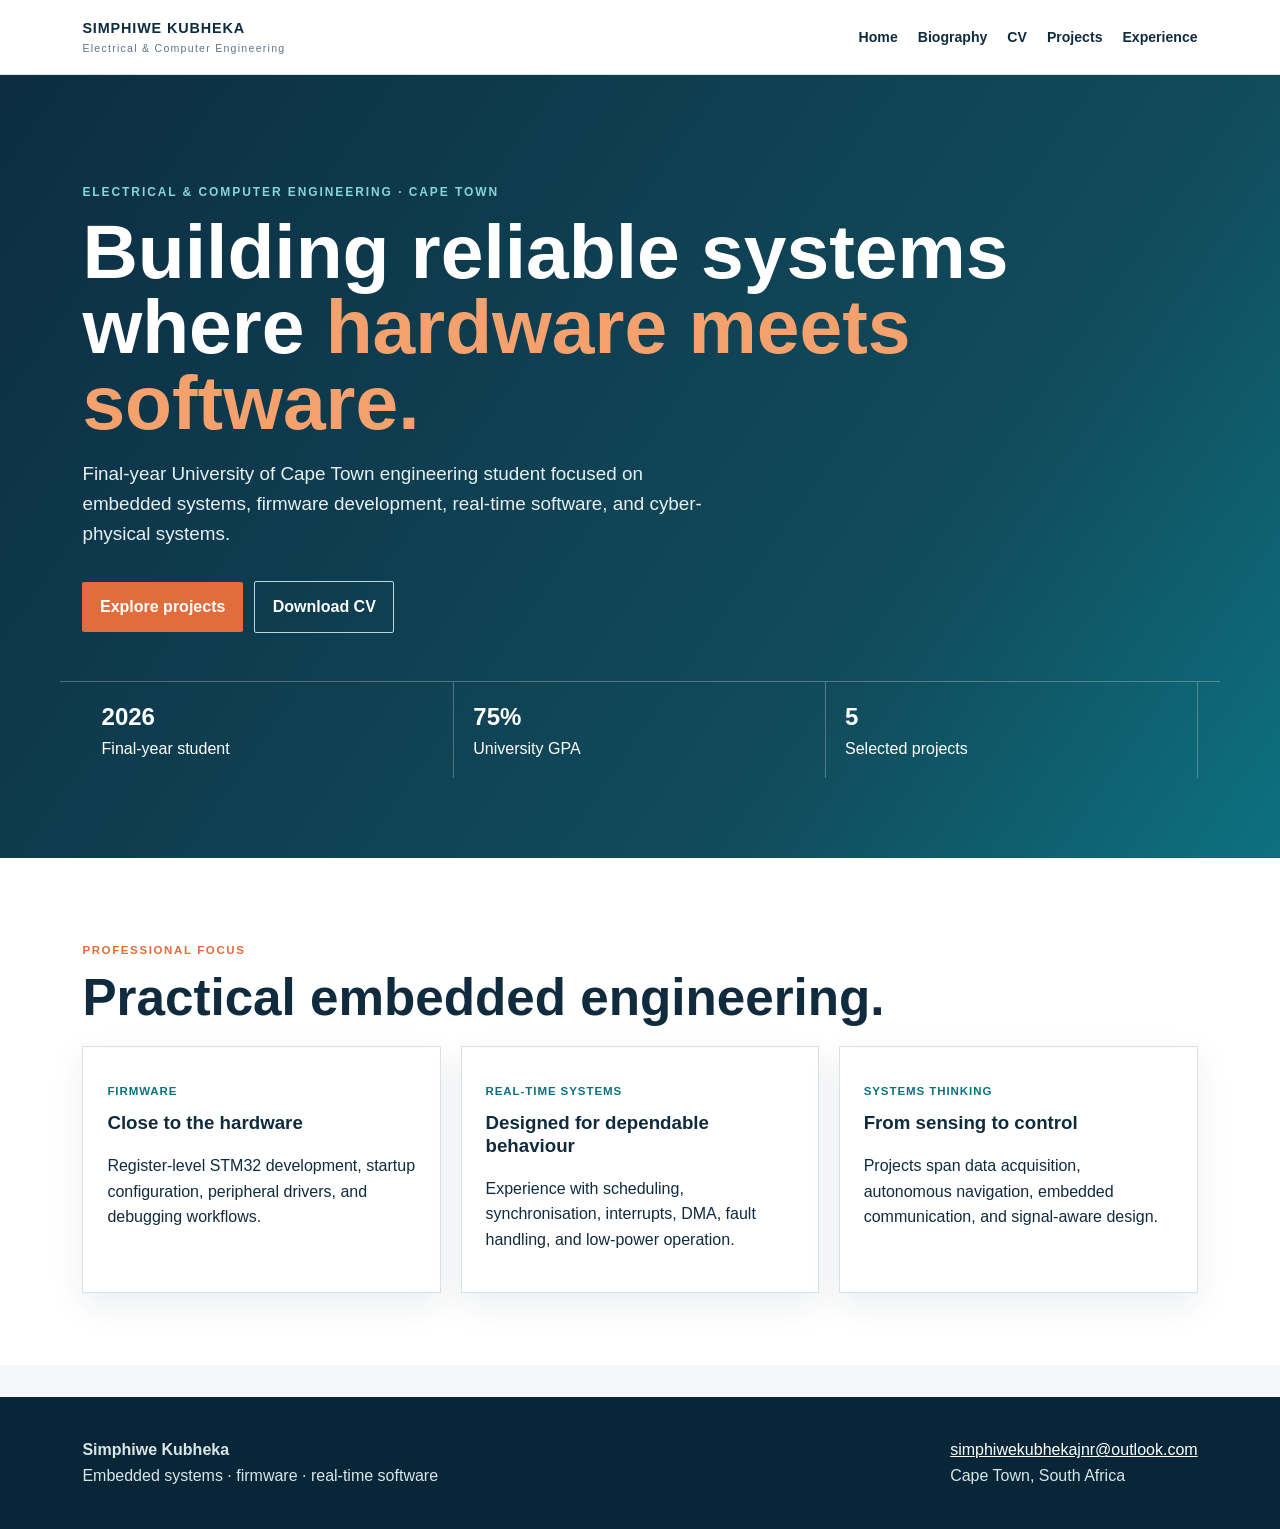
==== index.html @ d57cd546 "Add files via upload" ====
<!doctype html><html lang="en"><head><meta charset="utf-8"><meta name="viewport" content="width=device-width,initial-scale=1"><meta name="description" content="Portfolio of Simphiwe Kubheka, Electrical and Computer Engineering student."><title>Simphiwe Kubheka | Embedded Systems</title><link rel="stylesheet" href="assets/css/styles.css"></head><body><script src="assets/js/header.js"></script><main id="main"><section class="hero"><div class="shell"><p class="eyebrow">Electrical & Computer Engineering · Cape Town</p><h1>Building reliable systems where <em>hardware meets software.</em></h1><p class="lede">Final-year University of Cape Town engineering student focused on embedded systems, firmware development, real-time software, and cyber-physical systems.</p><a class="button" href="projects.html">Explore projects</a><a class="button alt" href="assets/documents/Simphiwe-Kubheka-CV.pdf" download>Download CV</a></div><div class="shell stats"><div><strong>2026</strong>Final-year student</div><div><strong>75%</strong>University GPA</div><div><strong>5</strong>Selected projects</div></div></section><section class="section white"><div class="shell"><p class="kicker">Professional focus</p><h2>Practical embedded engineering.</h2><div class="grid"><article class="card"><p class="tag">Firmware</p><h3>Close to the hardware</h3><p>Register-level STM32 development, startup configuration, peripheral drivers, and debugging workflows.</p></article><article class="card"><p class="tag">Real-time systems</p><h3>Designed for dependable behaviour</h3><p>Experience with scheduling, synchronisation, interrupts, DMA, fault handling, and low-power operation.</p></article><article class="card"><p class="tag">Systems thinking</p><h3>From sensing to control</h3><p>Projects span data acquisition, autonomous navigation, embedded communication, and signal-aware design.</p></article></div></div></section></main><script src="assets/js/footer.js"></script><script src="assets/js/main.js"></script></body></html>
---- assets/css/styles.css ----
:root{--ink:#102b3e;--muted:#607486;--paper:#f5f7f8;--line:#d9e1e6;--accent:#e06d3b;--teal:#0d7180;--white:#fff;--shadow:0 12px 32px #102b3e14}*{box-sizing:border-box}html{scroll-behavior:smooth}body{margin:0;font-family:Inter,Arial,sans-serif;color:var(--ink);background:var(--paper);line-height:1.6}a{color:inherit}a:focus-visible,button:focus-visible{outline:3px solid var(--accent);outline-offset:3px}.skip{position:absolute;left:-999px}.skip:focus{left:1rem;top:1rem;z-index:10;background:#fff;padding:.6rem}.shell{max-width:1160px;margin:auto;padding:0 1.4rem}.nav{background:#fff;border-bottom:1px solid var(--line);position:sticky;top:0;z-index:5}.nav .shell{display:flex;align-items:center;justify-content:space-between;min-height:74px}.brand{text-decoration:none;font-weight:800;letter-spacing:.06em;font-size:.9rem}.brand span{display:block;font-weight:500;color:var(--muted);letter-spacing:.12em;font-size:.66rem}.navlinks{display:flex;gap:1.25rem;align-items:center}.navlinks a{text-decoration:none;font-size:.88rem;font-weight:700}.navlinks a[aria-current=page],.navlinks a:hover{color:var(--accent)}.menu{display:none;border:0;background:none;font-size:1.4rem}.hero{padding:6rem 0 5rem;background:linear-gradient(125deg,#0c2d43 0%,#114c5c 70%,#0d7180 100%);color:#fff}.eyebrow{color:#85d6d7;text-transform:uppercase;letter-spacing:.16em;font-size:.75rem;font-weight:800}.hero-grid{display:grid;grid-template-columns:1.4fr .6fr;gap:3rem;align-items:center}.hero h1{font-size:clamp(2.8rem,6vw,5.6rem);line-height:.98;margin:.55rem 0}.hero h1 em{font-style:normal;color:#f5a16d}.lede{font-size:1.18rem;max-width:640px;color:#e6f0f2}.portrait{aspect-ratio:1/1;background:repeating-linear-gradient(-45deg,#ffffff10 0 12px,#ffffff08 12px 24px);border:1px dashed #b5d7d8;border-radius:4px;padding:1.5rem;display:flex;align-items:end;font-weight:700;color:#c5e6e7}.button{display:inline-block;text-decoration:none;padding:.75rem 1.1rem;background:var(--accent);color:#fff;font-weight:800;border-radius:2px;margin:.8rem .7rem 0 0}.button.alt{background:transparent;border:1px solid #b8d7d9}.section{padding:4.5rem 0}.section.white{background:#fff}.kicker{color:var(--accent);font-weight:800;text-transform:uppercase;letter-spacing:.14em;font-size:.72rem}.section h2{font-size:clamp(2rem,4vw,3.2rem);line-height:1.05;margin:.3rem 0 1.3rem}.grid{display:grid;grid-template-columns:repeat(3,1fr);gap:1.2rem}.card{background:#fff;border:1px solid var(--line);padding:1.5rem;box-shadow:var(--shadow)}.card h3{margin-top:0;line-height:1.2}.tag{font-size:.72rem;letter-spacing:.08em;color:var(--teal);font-weight:800;text-transform:uppercase}.stats{display:grid;grid-template-columns:repeat(3,1fr);border-top:1px solid #ffffff44;margin-top:3rem}.stats div{padding:1rem 1.2rem;border-right:1px solid #ffffff44}.stats strong{font-size:1.5rem;display:block}.page-head{padding:4.4rem 0 3.2rem;background:#e9eff1}.page-head h1{font-size:clamp(2.5rem,5vw,4.4rem);margin:.35rem 0}.two-col{display:grid;grid-template-columns:1fr 1fr;gap:3rem}.prose{max-width:760px;font-size:1.05rem}.callout{background:var(--ink);color:#fff;padding:1.8rem}.project{display:grid;grid-template-columns:210px 1fr;gap:1.7rem;padding:1.8rem 0;border-top:1px solid var(--line)}.placeholder{background:linear-gradient(135deg,#dce9eb,#b7d2d5);min-height:160px;display:flex;align-items:center;justify-content:center;text-align:center;padding:1rem;color:#315866;font-size:.8rem;font-weight:700;border:1px dashed #527985}.project h2{font-size:1.45rem;margin:.25rem 0}.project ul{padding-left:1.1rem}.meta{font-size:.78rem;color:var(--teal);font-weight:800;letter-spacing:.08em;text-transform:uppercase}.timeline{border-left:2px solid var(--accent);padding-left:1.5rem}.timeline article{margin:0 0 2rem}.timeline h2{font-size:1.25rem;margin:0}.skill-group{border-top:1px solid var(--line);padding:1.1rem 0}.skill-group b{display:inline-block;width:190px;text-transform:uppercase;letter-spacing:.08em;font-size:.74rem;color:var(--muted)}.pill{display:inline-block;background:#e3eff0;color:#18535c;padding:.2rem .5rem;border-radius:999px;margin:.15rem;font-size:.86rem}.footer{background:#092638;color:#d8e6e8;padding:2.5rem 0;margin-top:2rem}.footer .shell{display:flex;justify-content:space-between;gap:2rem}.footer a{color:#fff}.note{font-size:.88rem;color:var(--muted)}@media(max-width:720px){.menu{display:block}.navlinks{display:none;position:absolute;top:74px;left:0;right:0;background:#fff;padding:1rem 1.4rem;flex-direction:column;align-items:flex-start;border-bottom:1px solid var(--line)}.navlinks.open{display:flex}.hero{padding:4rem 0}.hero-grid,.two-col{grid-template-columns:1fr}.portrait{max-width:300px}.grid{grid-template-columns:1fr}.project{grid-template-columns:1fr}.stats{grid-template-columns:1fr}.stats div{border-bottom:1px solid #ffffff44}.footer .shell{display:block}.skill-group b{display:block;margin-bottom:.5rem}}
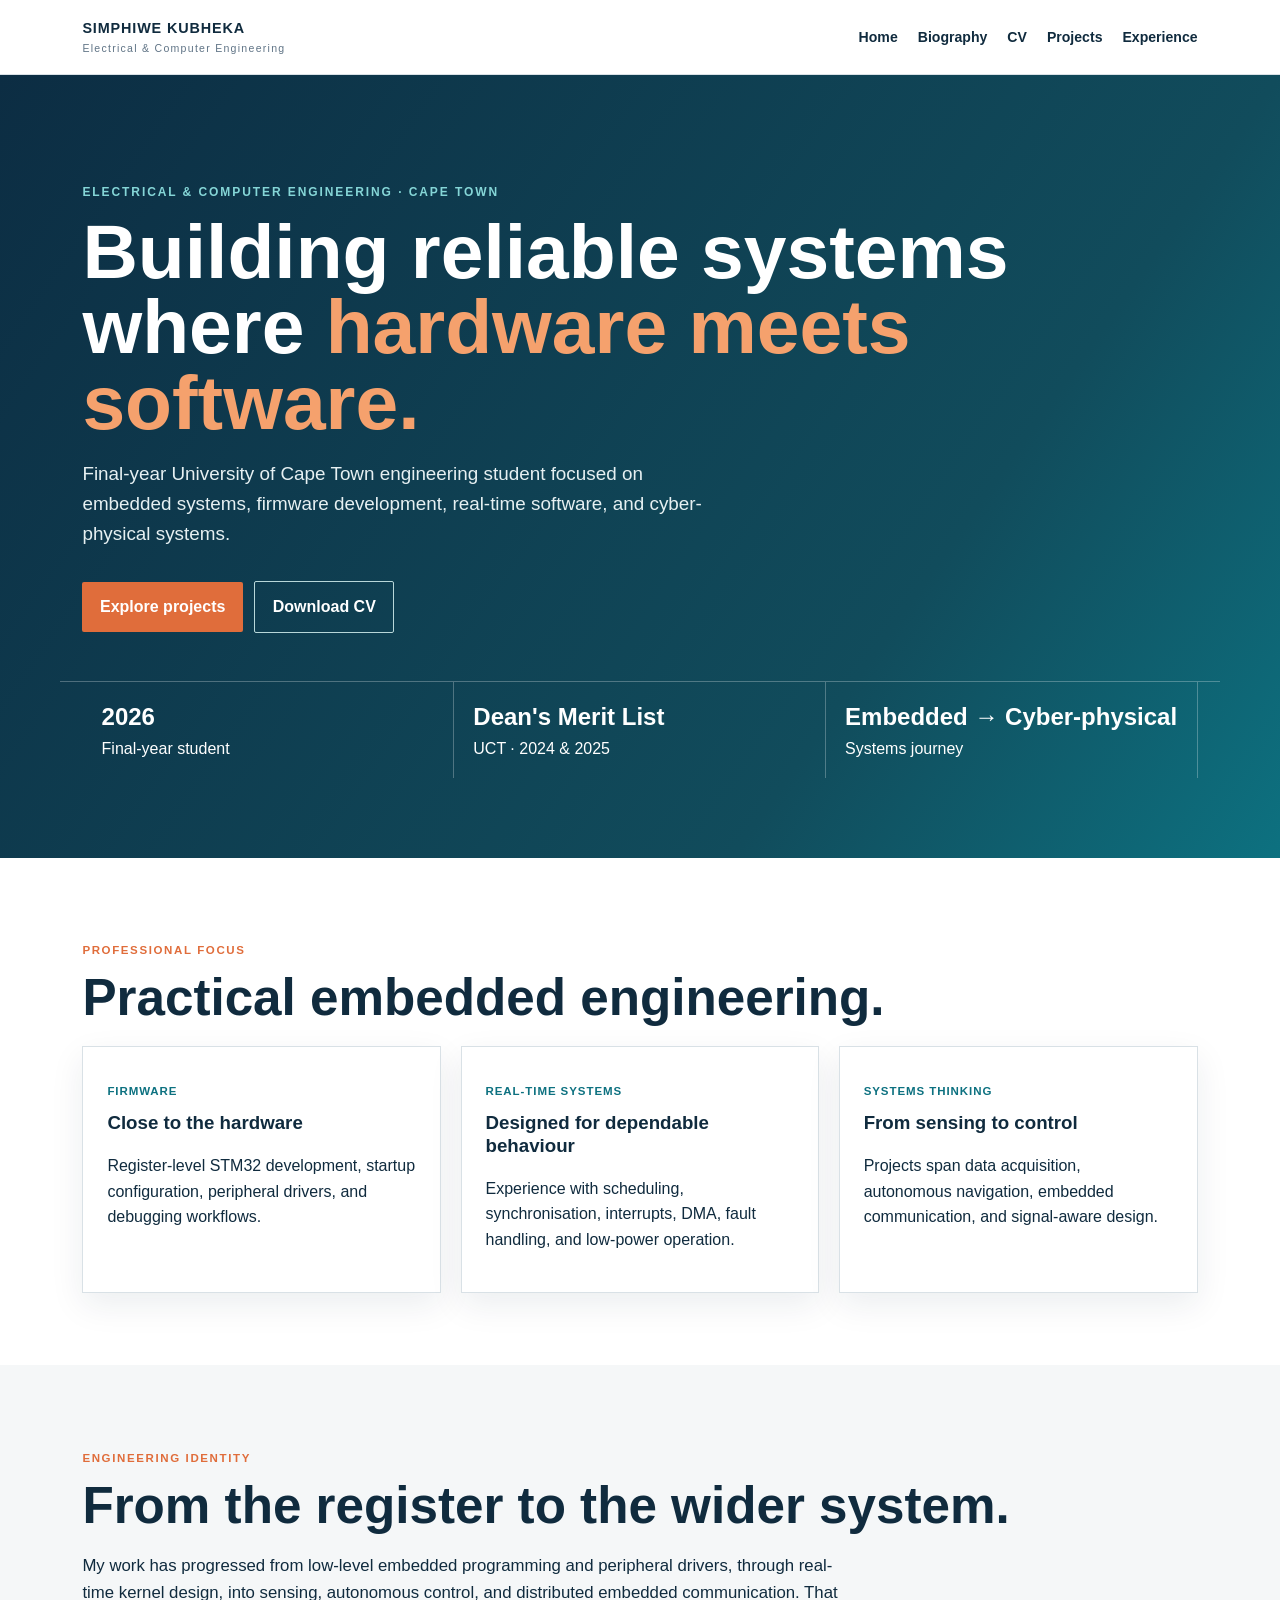
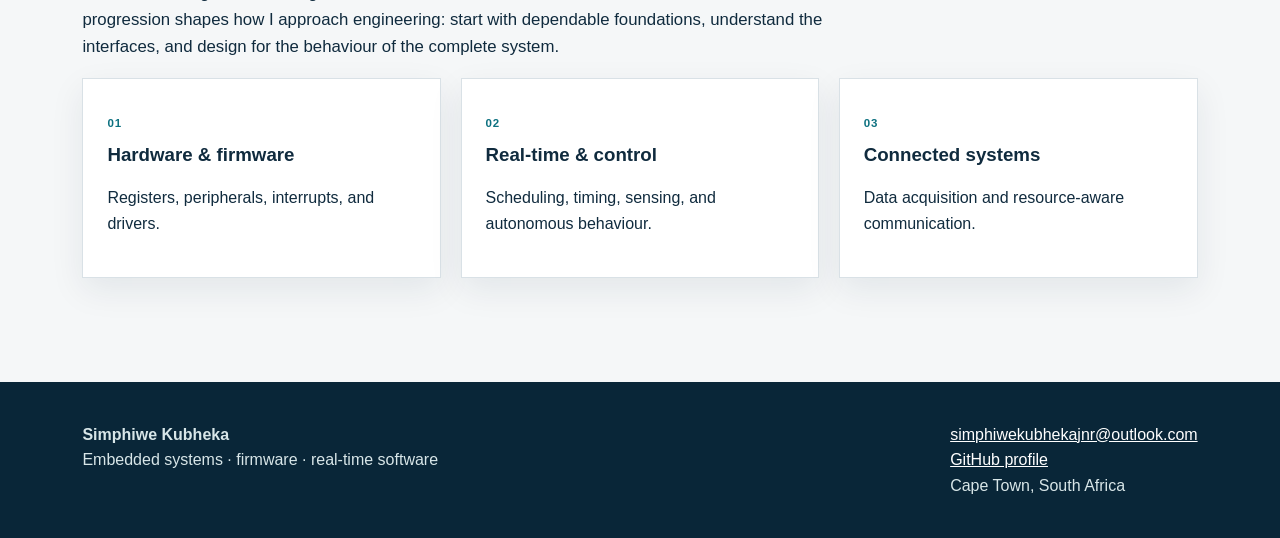
==== commit aed1fc22: "Add files via upload" ====
--- a/index.html
+++ b/index.html
@@ -1 +1 @@
-<!doctype html><html lang="en"><head><meta charset="utf-8"><meta name="viewport" content="width=device-width,initial-scale=1"><meta name="description" content="Portfolio of Simphiwe Kubheka, Electrical and Computer Engineering student."><title>Simphiwe Kubheka | Embedded Systems</title><link rel="stylesheet" href="assets/css/styles.css"></head><body><script src="assets/js/header.js"></script><main id="main"><section class="hero"><div class="shell"><p class="eyebrow">Electrical & Computer Engineering · Cape Town</p><h1>Building reliable systems where <em>hardware meets software.</em></h1><p class="lede">Final-year University of Cape Town engineering student focused on embedded systems, firmware development, real-time software, and cyber-physical systems.</p><a class="button" href="projects.html">Explore projects</a><a class="button alt" href="assets/documents/Simphiwe-Kubheka-CV.pdf" download>Download CV</a></div><div class="shell stats"><div><strong>2026</strong>Final-year student</div><div><strong>75%</strong>University GPA</div><div><strong>5</strong>Selected projects</div></div></section><section class="section white"><div class="shell"><p class="kicker">Professional focus</p><h2>Practical embedded engineering.</h2><div class="grid"><article class="card"><p class="tag">Firmware</p><h3>Close to the hardware</h3><p>Register-level STM32 development, startup configuration, peripheral drivers, and debugging workflows.</p></article><article class="card"><p class="tag">Real-time systems</p><h3>Designed for dependable behaviour</h3><p>Experience with scheduling, synchronisation, interrupts, DMA, fault handling, and low-power operation.</p></article><article class="card"><p class="tag">Systems thinking</p><h3>From sensing to control</h3><p>Projects span data acquisition, autonomous navigation, embedded communication, and signal-aware design.</p></article></div></div></section></main><script src="assets/js/footer.js"></script><script src="assets/js/main.js"></script></body></html>
+<!doctype html><html lang="en"><head><meta charset="utf-8"><meta name="viewport" content="width=device-width,initial-scale=1"><meta name="description" content="Portfolio of Simphiwe Kubheka, Electrical and Computer Engineering student."><title>Simphiwe Kubheka | Embedded Systems</title><link rel="stylesheet" href="assets/css/styles.css"></head><body><script src="assets/js/header.js"></script><main id="main"><section class="hero"><div class="shell"><p class="eyebrow">Electrical & Computer Engineering · Cape Town</p><h1>Building reliable systems where <em>hardware meets software.</em></h1><p class="lede">Final-year University of Cape Town engineering student focused on embedded systems, firmware development, real-time software, and cyber-physical systems.</p><a class="button" href="projects.html">Explore projects</a><a class="button alt" href="assets/documents/Simphiwe-Kubheka-CV.pdf" download>Download CV</a></div><div class="shell stats"><div><strong>2026</strong>Final-year student</div><div><strong>Dean's Merit List</strong>UCT · 2024 & 2025</div><div><strong>Embedded → Cyber-physical</strong>Systems journey</div></div></section><section class="section white"><div class="shell"><p class="kicker">Professional focus</p><h2>Practical embedded engineering.</h2><div class="grid"><article class="card"><p class="tag">Firmware</p><h3>Close to the hardware</h3><p>Register-level STM32 development, startup configuration, peripheral drivers, and debugging workflows.</p></article><article class="card"><p class="tag">Real-time systems</p><h3>Designed for dependable behaviour</h3><p>Experience with scheduling, synchronisation, interrupts, DMA, fault handling, and low-power operation.</p></article><article class="card"><p class="tag">Systems thinking</p><h3>From sensing to control</h3><p>Projects span data acquisition, autonomous navigation, embedded communication, and signal-aware design.</p></article></div></div></section><section class="section"><div class="shell"><p class="kicker">Engineering identity</p><h2>From the register to the wider system.</h2><p class="prose">My work has progressed from low-level embedded programming and peripheral drivers, through real-time kernel design, into sensing, autonomous control, and distributed embedded communication. That progression shapes how I approach engineering: start with dependable foundations, understand the interfaces, and design for the behaviour of the complete system.</p><div class="grid"><div class="card"><p class="tag">01</p><h3>Hardware & firmware</h3><p>Registers, peripherals, interrupts, and drivers.</p></div><div class="card"><p class="tag">02</p><h3>Real-time & control</h3><p>Scheduling, timing, sensing, and autonomous behaviour.</p></div><div class="card"><p class="tag">03</p><h3>Connected systems</h3><p>Data acquisition and resource-aware communication.</p></div></div></div></section></main><script src="assets/js/footer.js"></script><script src="assets/js/main.js"></script></body></html>
